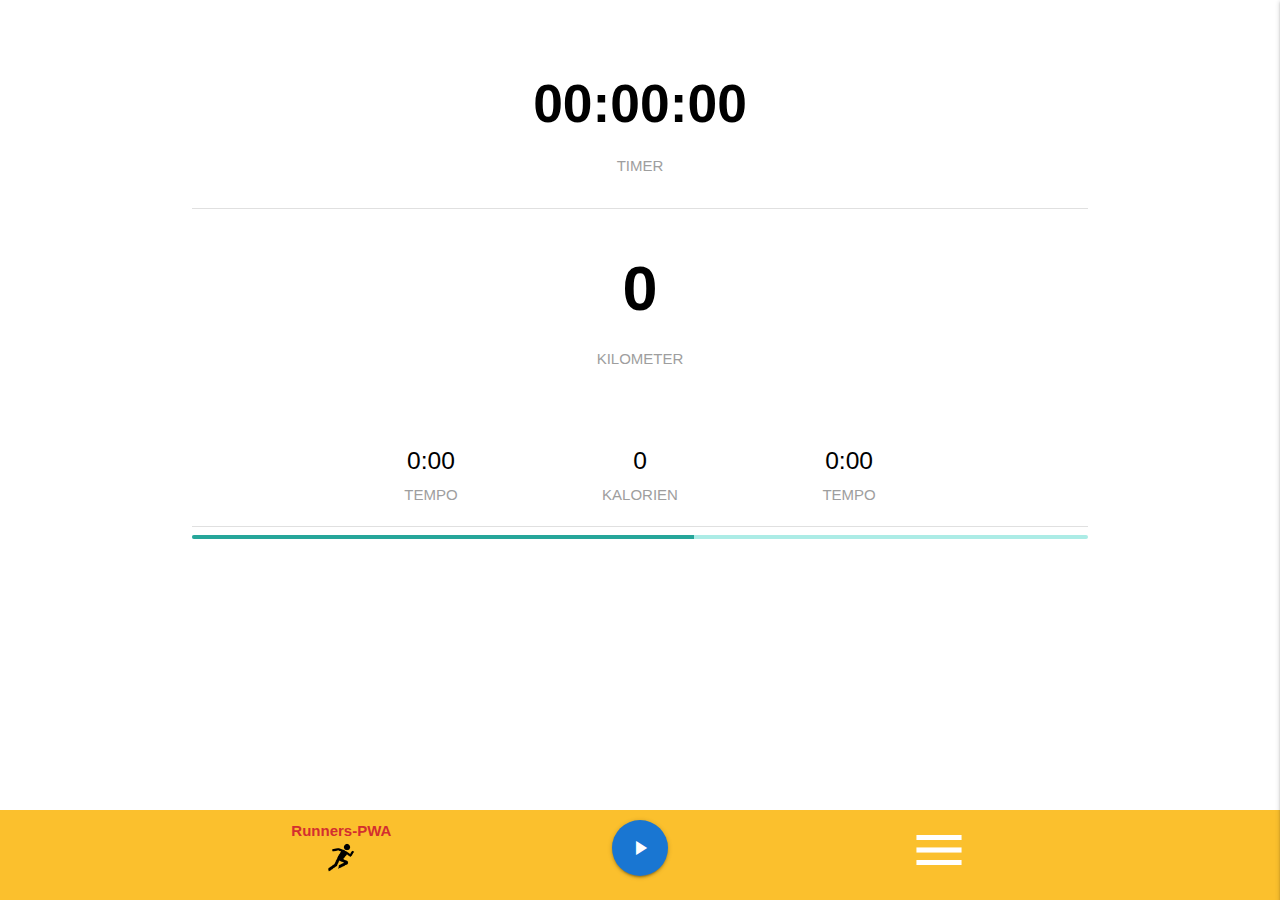
==== index.html @ a9311fc0 "indexedDB adding logs added, getting logs from indexedDB added" ====
<!DOCTYPE html>
<html lang="de" dir="ltr">
  <head>
    <meta charset="utf-8">
    <meta name="viewport" content="width=device-width, intial-scale=1.0">
    <meta name="X-UA-Compatible" content="ie=edge">
    <title>Runners PWA</title>

    <!-- adding stylesheets -->
    <link rel="stylesheet" href="/css/materialize.min.css">
    <link href="https://fonts.googleapis.com/icon?family=Material+Icons" rel="stylesheet">
    <link rel="stylesheet" href="/css/style.css">

    <link rel="manifest" href="/manifest.json">


    <script type="text/javascript" src="/js/materialize.min.js"></script>
  </head>
  <body>

      <!-- main content -->
      <main>
        <div class="tracker container black-text text-darken-1">
          <div class="center timer">
            <h2 id="timer">00:00:00</h3>
            <p class="grey-text">TIMER</p>
          </div>
          <div class="divider"></div>
          <div class="center distance">
            <h1 id="distance">0</h2>
            <p class="grey-text">KILOMETER</p>
          </div>

          <div class="center container tracking">
            <div class="row">
              <div  class="col s4 tracking-info"><h5 id="speed">0:00</h5></div>
              <div  class="col s4 tracking-info"><h5 id="calories">0</h5></div>
              <div  class="col s4 tracking-info"><h5 id="speedAvg">0:00</h5></div>
              <div class="grey-text">
                <div class="col s4">TEMPO</div>
                <div class="col s4">KALORIEN</div>
                <div class="col s4">TEMPO</div>
              </div>

            </div>
          </div>
          <div class="divider"></div>
          <div class="progress">
            <div class="determinate" style="width: 56%"></div>
          </div>

        </div>
      </main>

      <!-- sidenav -->
      <ul id="side-menu" class="sidenav side-menu">
        <li><a class="subheader">RUNNERS PWA</a></li>
        <li><a href="/" class="waves-effect"><i class="material-icons">directions_run</i>Laufen</a></li>
        <li><a href="/pages/history.html" class="waves-effect"><i class="material-icons">list</i>Verlauf</a></li>
        <li><a href="/pages/overview.html" class="waves-effect"><i class="material-icons">event_note</i>Übersicht</a></li>
        <li><div class="divider"></div></li>
        <li><a href="/pages/contact.html" class="waves-effect">
          <i class="material-icons">mail_outline</i>Kontakt</a>
        </li>
      </ul>


      <footer class="page-footer">

        <div class="center container">
          <div class="row">
            <div class="col s4 left"><a class="app-logo"  href="/"><span class="app-name">Runners-PWA</span><img class="app-img" src="/img/icon.png" alt=""></a></div>
            <!-- start run button -->
            <div class="col s4">
              <a class="btn-large btn-floating waves-effect"><i id="startBtn" class="material-icons">play_arrow</i></a>
            </div>
            <!-- menu button -->
            <div class="col s4">
              <i class="material-icons sidenav-trigger vertical-align" data-target="side-menu">menu</i>
            </div>
          </div>
        </div>


      </footer>

      <script src="/js/db.js"></script>
      <script src="/js/app.js"></script>
      <script src="/js/ui.js"></script>
      <script src="/js/runTimer.js"></script>

  </body>
</html>
---- css/style.css ----
:root {
  --primary: #fbc02d;
  --secondary: #1976d2;
  --title: #d32f2f;
}

/* layout styles */

body {
  display: flex;
  min-height: 100vh;
  flex-direction: column;
}

main {
  flex: 1 0 auto;
}

/* bottom footer bar styles */

footer {
  padding-top: 10px !important;
  background: var(--primary) !important;

  /* only for log and bugfixing */
  position: fixed;
  bottom: 0;
  width: 100%;
}

.sidenav-trigger {
  font-size: 4em;
  vertical-align: middle;
}

.app-logo {
  font-weight: bold;
}

a.app-logo {
  vertical-align: top;
  display: inline-block;
  text-align: center;
  max-width: 100px;
}

.app-logo img {
  width: 30px;
  display: block;
  margin-left: auto;
  margin-right: auto;
}

.app-name {
  display: block;
  white-space: nowrap;
  color: var(--title);
}

#scrollPage {
  /* history page only */

}

/* Timer page styles */

.timer {
  margin-top: 5em;
  margin-bottom: 2em;
}

.distance {
  margin-top: 3em;
}

.tracking {
  margin-top: 4em;
}

#timer, #distance, .tracking-info, h6 {
  font-weight: bold;
}

.btn-large {
  background-color: var(--secondary) !important;
}

/* run card styles */

.run-month {
  margin-top: 20px;
}

.run {
  padding: 10px;
}

.run-title {
  font-size: 1.05em;
  font-weight: 400;
}

/* overview table layout */

.runOverview{
  margin-top: 25px;#1976d2
  font-size: 1.05em;
}

.runOverview th{
  font-size: 1.4em;
  font-weight: 600;
  color: #757575;
}

.runOverview tr {
  line-height: 45px !important;
}

.runOverview td:not(.rowDescribtor) {
  background-color: #cfd8dc;
  width: 80px;
  text-align: center;
  font-size: 1.3em;
}

.rowDescribtor {
  font-weight: 500;
  font-size: 1.4em
}

.units {
  color: #bdbdbd;
  font-size: 0.8em;
  font-weight: 400;
}
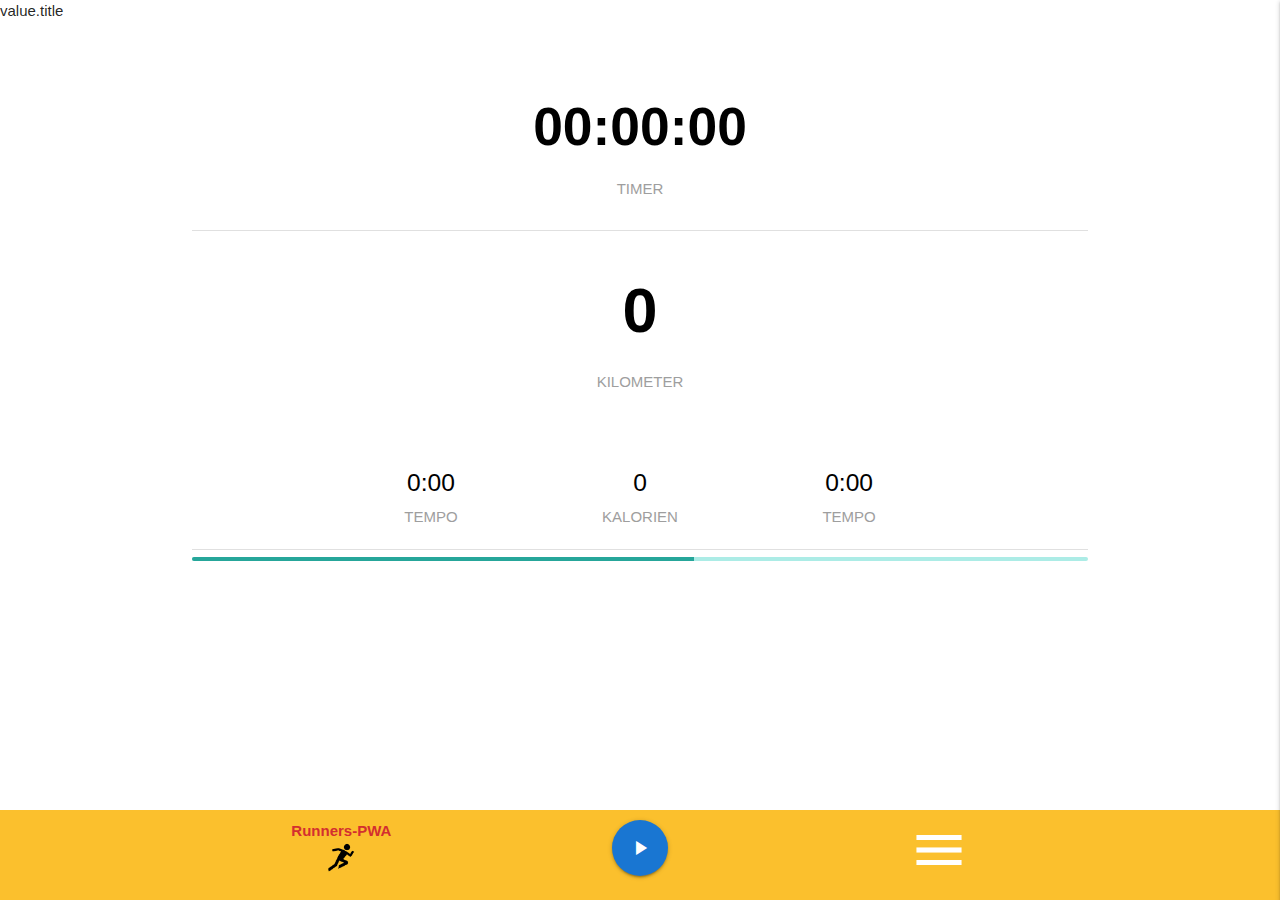
==== commit f47c1ad0: "added settings.js, saving settings to DB and getting data on page load" ====
--- a/index.html
+++ b/index.html
@@ -12,7 +12,7 @@
     <link rel="stylesheet" href="/css/style.css">
 
     <link rel="manifest" href="/manifest.json">
-
+value.title
 
     <script type="text/javascript" src="/js/materialize.min.js"></script>
   </head>
@@ -58,6 +58,7 @@
         <li><a href="/" class="waves-effect"><i class="material-icons">directions_run</i>Laufen</a></li>
         <li><a href="/pages/history.html" class="waves-effect"><i class="material-icons">list</i>Verlauf</a></li>
         <li><a href="/pages/overview.html" class="waves-effect"><i class="material-icons">event_note</i>Übersicht</a></li>
+        <li><a href="/pages/settings.html" class="waves-effect"><i class="material-icons">settings_applications</i>Einstellungen</a></li>
         <li><div class="divider"></div></li>
         <li><a href="/pages/contact.html" class="waves-effect">
           <i class="material-icons">mail_outline</i>Kontakt</a>
--- a/css/style.css
+++ b/css/style.css
@@ -16,16 +16,21 @@
   flex: 1 0 auto;
 }
 
+.siteHead {
+  margin-left: 0.6em;
+}
+
 /* bottom footer bar styles */
 
 footer {
   padding-top: 10px !important;
   background: var(--primary) !important;
+  z-index: 10;
 
-  /* only for log and bugfixing */
+  /* only for log and bugfixing
   position: fixed;
   bottom: 0;
-  width: 100%;
+  width: 100%; */
 }
 
 .sidenav-trigger {
@@ -59,7 +64,9 @@
 
 #scrollPage {
   /* history page only */
-
+  position: fixed;
+  bottom: 0;
+  width: 100%;
 }
 
 /* Timer page styles */
@@ -134,3 +141,53 @@
   font-size: 0.8em;
   font-weight: 400;
 }
+
+/* settings style */
+
+.gpsSetting {
+  margin-top: 20px;
+  /* margin-bottom: 20px; */
+}
+
+.settingDescription {
+  padding-top: 1.85em !important;
+}
+
+.settings .row {
+  margin-bottom: 15px;
+}
+
+.settings .col {
+  max-height: 50px;
+}
+
+.settingsBtns {
+  margin-top: 10px;
+}
+/* Settingsbutton color */
+#saveSettings, #resetSettings {
+  background-color: var(--secondary) !important;
+}
+ /* slider dot  */
+input[type=range]::-webkit-slider-thumb {
+    background-color: var(--secondary);
+  }
+  input[type=range]::-moz-range-thumb {
+    background-color: var(--secondary);
+  }
+  input[type=range]::-ms-thumb {
+    background-color: var(--secondary);
+  }
+
+/* setting gps switch knob color and background when checked */
+input[type="checkbox"]:checked + .lever {
+  background-color: var(--primary) !important;
+}
+
+.switch input[type="checkbox"] + .lever:after{
+  background-color: var(--secondary) !important;
+}
+
+#runSettings, #pauseSettings, #warmupSettings {
+  color: grey;
+}
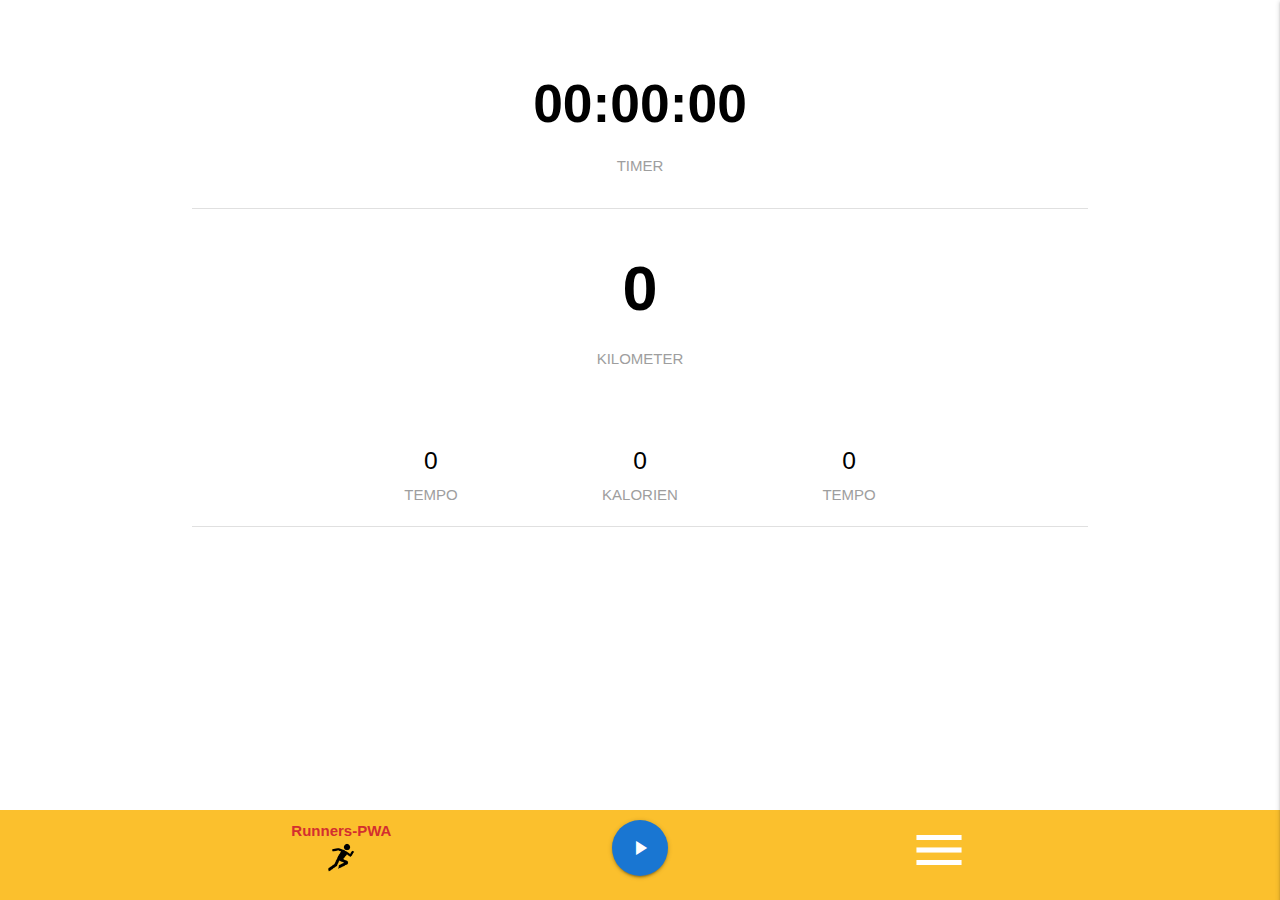
==== commit 9f1e8036: "Settings loading on runTimer and working" ====
--- a/index.html
+++ b/index.html
@@ -12,7 +12,6 @@
     <link rel="stylesheet" href="/css/style.css">
 
     <link rel="manifest" href="/manifest.json">
-value.title
 
     <script type="text/javascript" src="/js/materialize.min.js"></script>
   </head>
@@ -33,9 +32,9 @@
 
           <div class="center container tracking">
             <div class="row">
-              <div  class="col s4 tracking-info"><h5 id="speed">0:00</h5></div>
+              <div  class="col s4 tracking-info"><h5 id="speed">0</h5></div>
               <div  class="col s4 tracking-info"><h5 id="calories">0</h5></div>
-              <div  class="col s4 tracking-info"><h5 id="speedAvg">0:00</h5></div>
+              <div  class="col s4 tracking-info"><h5 id="speedAvg">0</h5></div>
               <div class="grey-text">
                 <div class="col s4">TEMPO</div>
                 <div class="col s4">KALORIEN</div>
@@ -45,8 +44,8 @@
             </div>
           </div>
           <div class="divider"></div>
-          <div class="progress">
-            <div class="determinate" style="width: 56%"></div>
+          <div id="runProgress" class="progress" style="display: none;">
+            <div class="determinate" style="width: 0%"></div>
           </div>
 
         </div>
--- a/css/style.css
+++ b/css/style.css
@@ -27,10 +27,10 @@
   background: var(--primary) !important;
   z-index: 10;
 
-  /* only for log and bugfixing
+  /* only for log and bugfixing */
   position: fixed;
   bottom: 0;
-  width: 100%; */
+  width: 100%;
 }
 
 .sidenav-trigger {
@@ -64,9 +64,9 @@
 
 #scrollPage {
   /* history page only */
-  position: fixed;
+  /* position: fixed;
   bottom: 0;
-  width: 100%;
+  width: 100%; */
 }
 
 /* Timer page styles */
@@ -92,6 +92,14 @@
   background-color: var(--secondary) !important;
 }
 
+#runProgress {
+  margin-top: 50px;
+}
+
+#runProgress .determinate {
+  background-color: var(--title);
+}
+
 /* run card styles */
 
 .run-month {
@@ -105,6 +113,10 @@
 .run-title {
   font-size: 1.05em;
   font-weight: 400;
+}
+
+.runs {
+  padding-bottom: 80px;
 }
 
 /* overview table layout */
@@ -162,7 +174,8 @@
 }
 
 .settingsBtns {
-  margin-top: 10px;
+  margin-top: 25px;
+  padding-bottom: 80px;
 }
 /* Settingsbutton color */
 #saveSettings, #resetSettings {
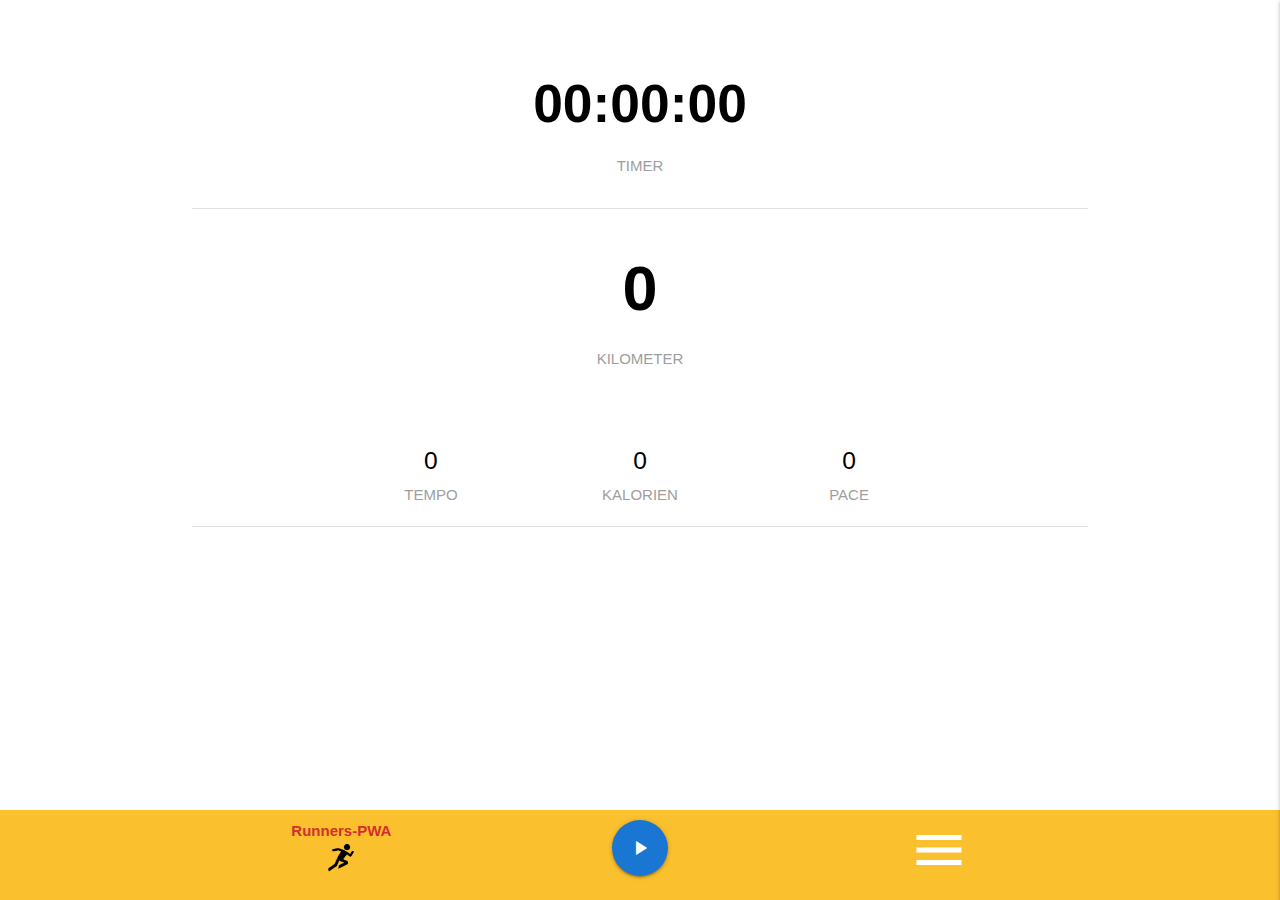
==== commit 468666fd: "Bugfixing, adding run visualizer, settings buttons for progress bar and visualizer" ====
--- a/index.html
+++ b/index.html
@@ -38,16 +38,20 @@
               <div class="grey-text">
                 <div class="col s4">TEMPO</div>
                 <div class="col s4">KALORIEN</div>
-                <div class="col s4">TEMPO</div>
+                <div class="col s4">PACE</div>
               </div>
 
             </div>
           </div>
           <div class="divider"></div>
-          <div id="runProgress" class="progress" style="display: none;">
-            <div class="determinate" style="width: 0%"></div>
+          <div class="col s12">
+            <canvas id="runVisual" height="15" style="display: none;"></canvas>
           </div>
-
+          <div class="col s12">
+            <div id="runProgress" class="progress" style="display: none;">
+              <div class="determinate" style="width: 0%"></div>
+            </div>
+          </div>
         </div>
       </main>
 
--- a/css/style.css
+++ b/css/style.css
@@ -18,6 +18,7 @@
 
 .siteHead {
   margin-left: 0.6em;
+  margin-bottom: 1.75em;
 }
 
 /* bottom footer bar styles */
@@ -71,6 +72,12 @@
 
 /* Timer page styles */
 
+canvas {
+  margin-top: 20px;
+  width: 100%;
+  border-radius: 20px;
+}
+
 .timer {
   margin-top: 5em;
   margin-bottom: 2em;
@@ -93,7 +100,7 @@
 }
 
 #runProgress {
-  margin-top: 50px;
+  margin-top: 20px;
 }
 
 #runProgress .determinate {
@@ -140,46 +147,57 @@
   background-color: #cfd8dc;
   width: 80px;
   text-align: center;
-  font-size: 1.3em;
+  font-size: 1.1em;
 }
 
 .rowDescribtor {
   font-weight: 500;
-  font-size: 1.4em
+  font-size: 1.2em
 }
 
 .units {
   color: #bdbdbd;
-  font-size: 0.8em;
+  font-size: 0.6em;
   font-weight: 400;
 }
 
 /* settings style */
 
-.gpsSetting {
-  margin-top: 20px;
-  /* margin-bottom: 20px; */
-}
-
-.settingDescription {
-  padding-top: 1.85em !important;
-}
-
-.settings .row {
-  margin-bottom: 15px;
+.settings .divider{
+  margin: 25px 0;
 }
 
 .settings .col {
   max-height: 50px;
 }
 
+.settings .row {
+  margin-bottom: 5px;
+}
+
+.settingSwitch {
+  margin-top: 20px;
+}
+
+.settingDescription {
+  padding-top: 0.85em !important;
+}
+
+.clearBtn {
+  margin-top: 25px;
+}
+
 .settingsBtns {
   margin-top: 25px;
-  padding-bottom: 80px;
+  padding-bottom: 90px;
 }
 /* Settingsbutton color */
-#saveSettings, #resetSettings {
+#saveSettings {
   background-color: var(--secondary) !important;
+}
+
+#resetSettings, #clearLogs {
+  background-color: var(--title) !important;
 }
  /* slider dot  */
 input[type=range]::-webkit-slider-thumb {
